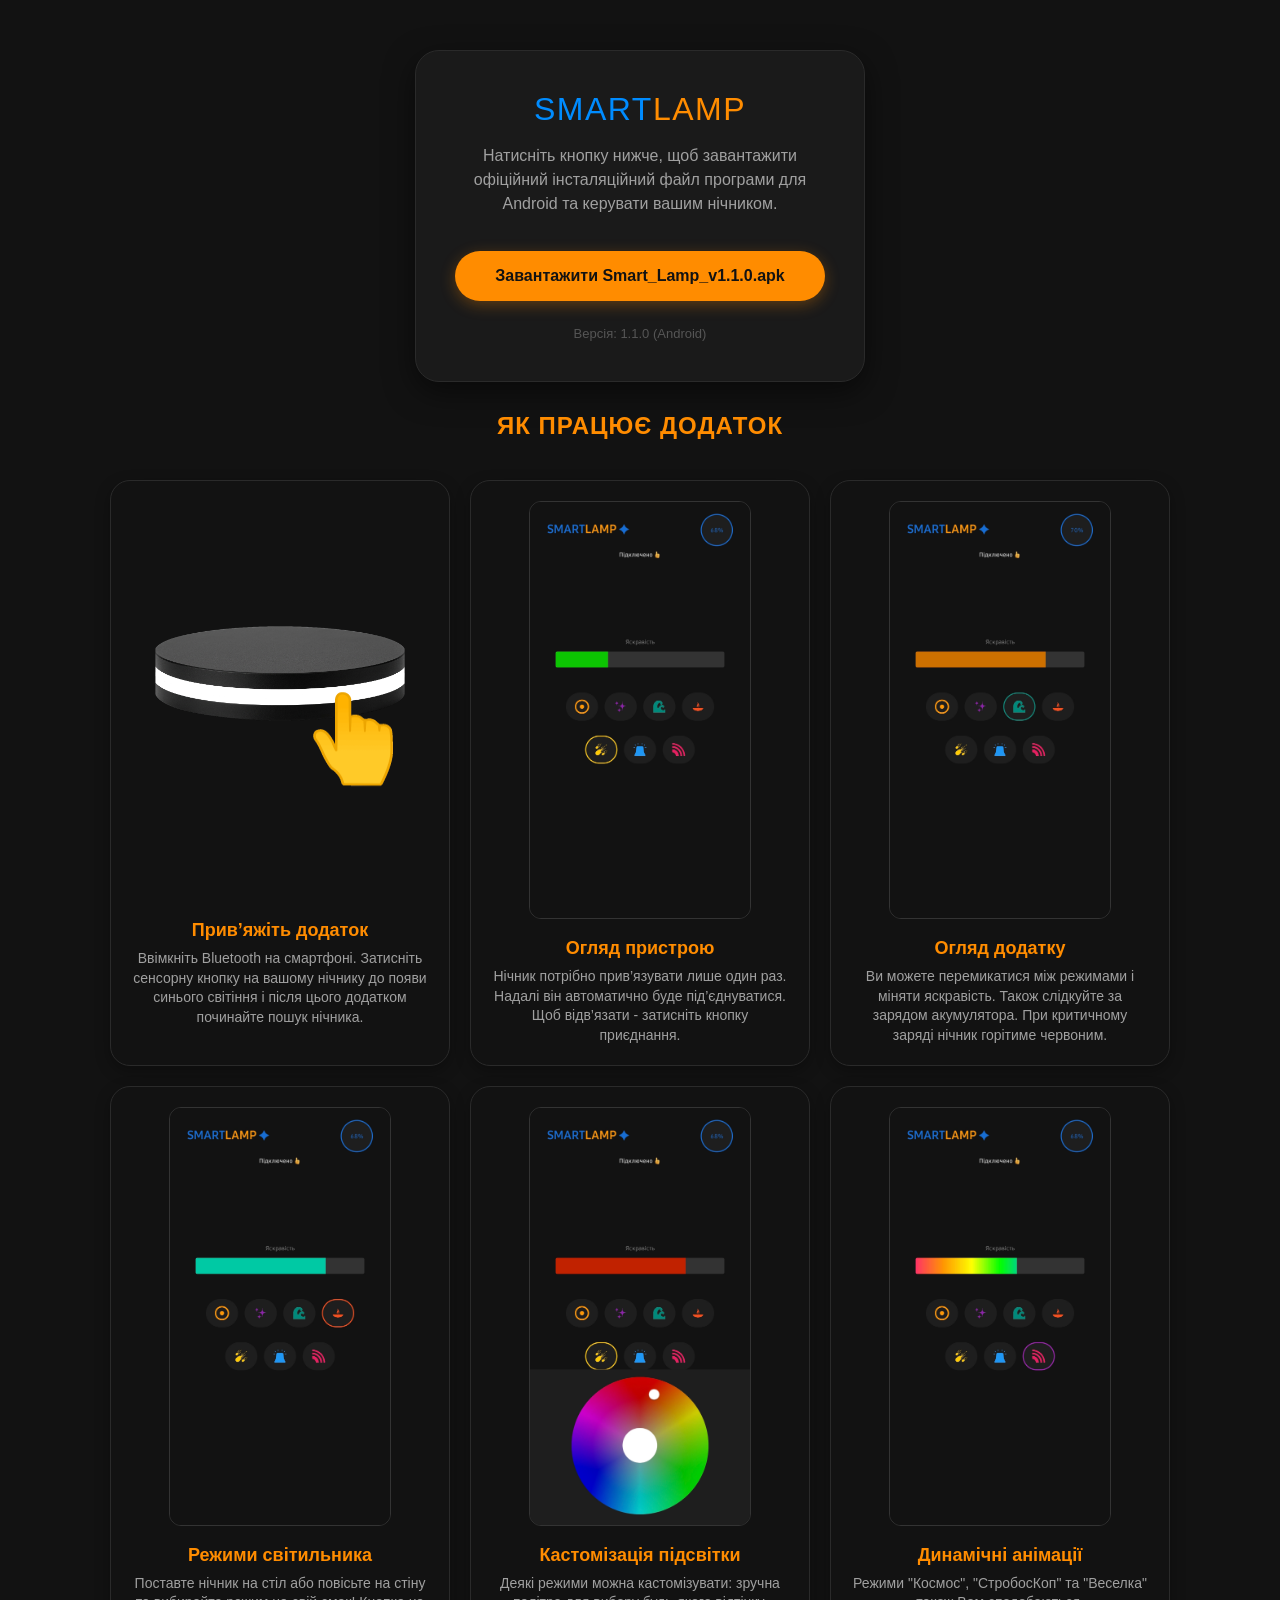
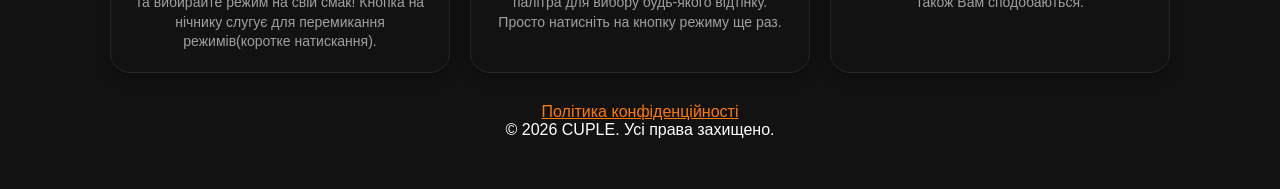
==== index.html @ d74f27d6 "Change cards" ====
<!DOCTYPE html>
<html lang="uk">

<head>
    <meta charset="UTF-8">
    <meta name="viewport" content="width=device-width, initial-scale=1.0">
    <title>SmartLamp — Ваш розумний нічник</title>
    <link rel="stylesheet" href="styles/style.css">
    <link rel="icon" type="image/png" href="styles/images/ic_lamp.png">

</head>

<body>

    <!-- Головний блок із завантаженням додатка -->
    <div class="container hero-container">
        <h1>Smart<span>Lamp</span></h1>
        <p>Натисніть кнопку нижче, щоб завантажити офіційний інсталяційний файл програми для Android та керувати вашим
            нічником.</p>
        <a href="https://github.com/ccuple/smart_lamp/releases/download/v1.1.0/Smart_Lamp_v1.1.0.apk"
            class="btn-download" download>Завантажити Smart_Lamp_v1.1.0.apk</a>
        <div class="version-info">Версія: 1.1.0 (Android)</div>
    </div>

    <!-- Новий блок: Галерея функцій та скріншотів -->
    <h2 class="features-title">Як працює додаток</h2>

    <div class="container screenshots-grid">

        <!-- <div class="screenshot-card">
            <img src="styles/images/pairing.jpg" alt="Огляд пристрою">
            <h3>Прив’яжіть додаток</h3>
            <p>Ввімкніть Bluetooth на смартфоні. Затисніть сенсорну кнопку
                на вашому нічнику до появи синього світіння і після цього додатком починайте пошук нічника.
            </p>
        </div> -->
        <div class="screenshot-card">
            <div class="lamp-interactive-wrapper">
                <img src="styles/images/ic_lamp.png" alt="Лампа" class="lamp-image">
                <img src="styles/images/finger.png" alt="Клікаючий палець" class="finger-overlay">
            </div>
            <h3>Прив’яжіть додаток</h3>
            <p>Ввімкніть Bluetooth на смартфоні. Затисніть сенсорну кнопку на вашому нічнику до появи синього світіння і
                після цього додатком починайте пошук нічника.</p>
        </div>


        <div class="screenshot-card">
            <img src="styles/images/overview.jpg" alt="Огляд пристрою">
            <h3>Огляд пристрою</h3>
            <p>Нічник потрібно прив’язувати лише один раз. Надалі він автоматично буде під’єднуватися. Щоб відв’язати -
                затисніть кнопку приєднання.</p>
        </div>


        <div class="screenshot-card">
            <img src="styles/images/indication.jpg" alt="Індикація чашки">
            <h3>Огляд додатку</h3>
            <p>Ви можете перемикатися між режимами і міняти яскравість. Також слідкуйте за зарядом акумулятора. При
                критичному заряді нічник горітиме червоним.</p>
        </div>

        <div class="screenshot-card">
            <img src="styles/images/color_indication.jpg" alt="Вибір режимів">
            <h3>Режими світильника</h3>
            <p>Поставте нічник на стіл або повісьте на стіну та вибирайте режим на свій смак! Кнопка на нічнику слугує
                для перемикання режимів(коротке натискання).
            </p>
        </div>

        <div class="screenshot-card">
            <img src="styles/images/colorpicker.jpg" alt="Вибір кольору">
            <h3>Кастомізація підсвітки</h3>
            <p>Деякі режими можна кастомізувати: зручна палітра для вибору будь-якого відтінку. Просто натисніть на
                кнопку режиму ще раз.</p>
        </div>


        <div class="screenshot-card">
            <img src="styles/images/rainbow.jpg" alt="Ефект Веселка">
            <h3>Динамічні анімації</h3>
            <p>Режими "Космос", "СтробосКоп" та "Веселка" також Вам сподобаються.</p>
        </div>
    </div>
    <div>
        <a href="privacy.html" style="color: #ff7a00;">Політика конфіденційності</a>
    </div>
    <div class="footer">

        &copy; 2026 CUPLE. Усі права захищено.
    </div>
</body>

</html>
---- styles/style.css ----
/* Базові стилі сторінки */
body {
    font-family: -apple-system, BlinkMacSystemFont, "Segoe UI", Roboto, Helvetica, Arial, sans-serif;
    background-color: #121212;
    color: #FFFFFF;
    padding: 50px 20px;
    margin: 0;
    display: flex;
    flex-direction: column;
    align-items: center;
}

footer {
    display: flex;
    flex-direction: column;
    align-items: center;
}

/* Загальний стиль контейнерів */
.container {
    width: 100%;
    background: #1A1A1A;
    border-radius: 24px;
    box-shadow: 0 10px 30px rgba(0, 0, 0, 0.5);
    border: 1px solid #2A2A2A;
    box-sizing: border-box;
}

/* Специфічні стилі для головного блоку з кнопкою */
.hero-container {
    max-width: 450px;
    padding: 40px 30px;
    text-align: center;
    margin-bottom: 10px;
}

h1 {
    color: #008cff;
    font-size: 32px;
    font-weight: 400;
    letter-spacing: 1.5px;
    margin-top: 0;
    margin-bottom: 10px;
    text-transform: uppercase;
}

h1 span {
    color: #FF8C00;
}

p {
    color: #A0A0A0;
    font-size: 16px;
    line-height: 1.5;
    margin-bottom: 35px;
}

/* Кнопка завантаження */
.btn-download {
    display: inline-block;
    background-color: #FF8C00;
    color: #121212;
    padding: 16px 40px;
    font-size: 16px;
    font-weight: bold;
    text-decoration: none;
    border-radius: 50px;
    transition: all 0.3s ease;
    box-shadow: 0 4px 15px rgba(255, 140, 0, 0.3);
}

.btn-download:hover {
    background-color: #FFA500;
    transform: translateY(-2px);
    box-shadow: 0 6px 20px rgba(255, 140, 0, 0.5);
}

.version-info {
    margin-top: 25px;
    font-size: 13px;
    color: #555555;
}

/* Заголовок блоку огляду */
.features-title {
    font-size: 24px;
    color: #FF8C00;
    margin-bottom: 10px;
    font-weight: 700;
    text-transform: uppercase;
    letter-spacing: 1px;
}

/* Сітка для скріншотів всередині другого контейнера */
.screenshots-grid {
    display: grid;
    /* На великих екранах (комп'ютерах) картки автоматично розтягуються у кілька рядів */
    grid-template-columns: repeat(auto-fit, minmax(260px, 1fr));
    gap: 20px;
    max-width: 1100px;
    padding: 30px 20px;
    background: transparent;
    border: none;
    box-shadow: none;
}

/* Окрема картка скріншоту */
.screenshot-card {
    background: #121212;
    /* Робимо фон картки трохи темнішим за контейнер */
    border: 1px solid #2A2A2A;
    border-radius: 20px;
    padding: 20px;
    text-align: center;
    box-shadow: 0 5px 15px rgba(0, 0, 0, 0.3);
    transition: all 0.3s ease;
}

.screenshot-card:hover {
    transform: translateY(-5px);
    border-color: #FF8C00;
}

.screenshot-card>img {
    width: 100%;
    max-width: 220px;
    height: auto;
    border-radius: 12px;
    border: 1px solid #333;
    background-color: #000;
}

.screenshot-card h3 {
    font-size: 18px;
    color: #FF8C00;
    margin: 15px 0 8px 0;
}

.screenshot-card p {
    font-size: 14px;
    color: #A0A0A0;
    margin: 0;
    line-height: 1.4;
}

.screenshot-card p b {
    color: #FF8C00;
}

/* Для планшетів та великих смартфонів (ширина екрана до 768px) — СУВОРО 2 КАРТКИ В РЯД */
@media (max-width: 768px) {
    .screenshots-grid {
        grid-template-columns: repeat(2, 1fr);
        gap: 15px;
        /* Трохи менший відступ, щоб помістилися */
        padding: 20px 10px;
    }

    .screenshot-card {
        padding: 15px;
        /* Зменшуємо внутрішні відступи карток */
    }

    .screenshot-card img {
        max-width: 100%;
        /* Картинка адаптується під ширину картки */
    }
}

/* Для звичайних смартфонів (ширина екрана до 480px) — СУВОРО 1 КАРТКА В РЯД */
@media (max-width: 480px) {
    .screenshots-grid {
        grid-template-columns: 1fr;
        gap: 20px;
    }

    .hero-container {
        padding: 30px 20px;
        /* Зменшуємо головний контейнер на телефонах */
    }
}

/* Контейнер для правильного накладання картинок */
.lamp-interactive-wrapper {
    position: relative;
    display: inline-block;
    width: 100%;
    max-width: 250px;
    margin: 0 auto;
    overflow: hidden;
    height: 400px;
    /* Ховає палець, коли він знаходиться нижче меж картини */
}

/* Картинка нічника */
.lamp-image {
    margin-top: 50%;
    margin-bottom: 50%;
    width: 100%;
    height: auto;
    display: block;
}

/* Початкове позиціонування пальця та підключення нової анімації */
.finger-overlay {
    position: absolute;
    top: 44%;
    left: 50%;
    width: 50%;
    height: 7rem;
    pointer-events: none;
    /* mix-blend-mode: screen;  */
    border: none;
    background-color: #00000000;

    /* Запуск анімації руху вгору без зміни розміру */
    animation: slideUpAndTouch 3.5s infinite ease-in-out;
}

/* Анімація: поява знизу -> рух вгору -> утримання на кнопці -> зникнення */
@keyframes slideUpAndTouch {
    0% {
        /* Палець зміщений сильно вниз (на 100px від кнопки) і повністю прозорий */
        transform: translate(-50%, 50px);
        opacity: 0;
    }

    20% {
        /* Плавно стає видимим під час початку руху */
        opacity: 1;
    }

    45% {
        /* Палець доходить до кнопки (0px зміщення) і торкається її */
        transform: translate(-50%, 0);
        opacity: 1;
    }

    75% {
        /* Палець затримується на кнопці (імітація затискання сенсора) */
        transform: translate(-50%, 0);
        opacity: 1;
    }

    90% {
        /* Плавно зникає прямо на кнопці після утримання */
        opacity: 0;
    }

    100% {
        /* Повертається у вихідну нижню точку для повтору циклу */
        transform: translate(-50%, 100px);
        opacity: 0;
    }
}
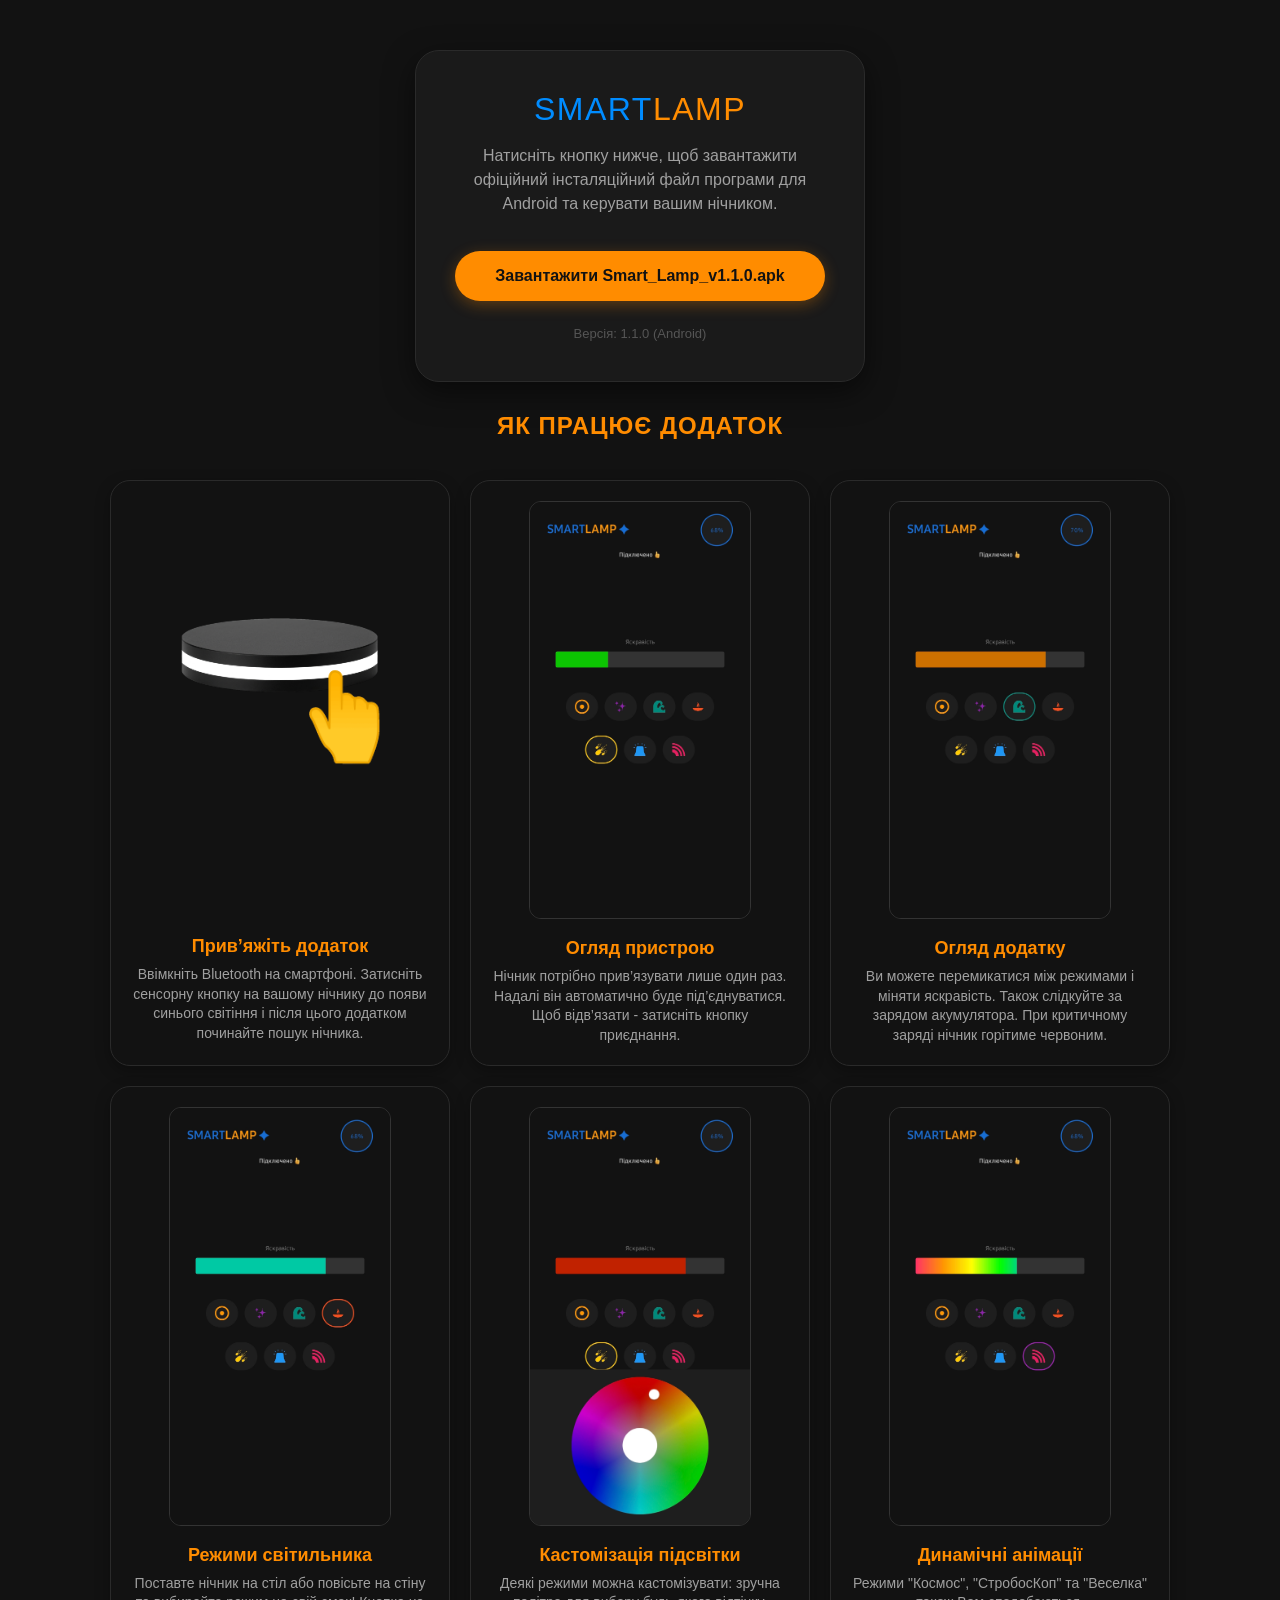
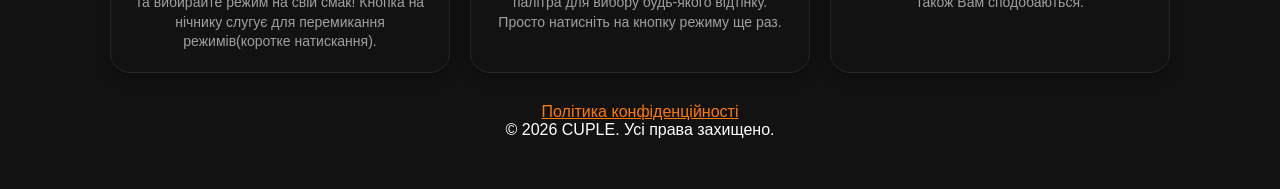
==== commit 691dac46: "Added sensor button to animation" ====
--- a/index.html
+++ b/index.html
@@ -36,7 +36,8 @@
         </div> -->
         <div class="screenshot-card">
             <div class="lamp-interactive-wrapper">
-                <img src="styles/images/ic_lamp.png" alt="Лампа" class="lamp-image">
+                <img src="styles/images/lamp.png" alt="Лампа" class="lamp-image">
+                <div class="glow-effect"></div>
                 <img src="styles/images/finger.png" alt="Клікаючий палець" class="finger-overlay">
             </div>
             <h3>Прив’яжіть додаток</h3>
--- a/styles/style.css
+++ b/styles/style.css
@@ -185,17 +185,22 @@
     position: relative;
     display: inline-block;
     width: 100%;
-    max-width: 250px;
+    max-width: 220px;
     margin: 0 auto;
     overflow: hidden;
-    height: 400px;
+    height: auto;
     /* Ховає палець, коли він знаходиться нижче меж картини */
 }
 
 /* Картинка нічника */
 .lamp-image {
-    margin-top: 50%;
-    margin-bottom: 50%;
+    /* margin-top: 50%; */
+    /* margin-bottom: 50%; */
+    width: 100%;
+    /* max-width: 220px; */
+    height: auto;
+    /* border-radius: 12px; */
+    /* border: 1px solid #333; */
     width: 100%;
     height: auto;
     display: block;
@@ -204,7 +209,7 @@
 /* Початкове позиціонування пальця та підключення нової анімації */
 .finger-overlay {
     position: absolute;
-    top: 44%;
+    top: 37%;
     left: 50%;
     width: 50%;
     height: 7rem;
@@ -252,4 +257,47 @@
         transform: translate(-50%, 100px);
         opacity: 0;
     }
-}+}
+/* Червоне світіння під пальцем */
+.glow-effect {
+    position: absolute;
+    /* Центруємо круг в області кнопки під пальцем */
+    top: 42%; 
+    left: 50%;
+    transform: translate(-50%, -50%);
+    
+    /* Розмір червоної цятки */
+    width: 20px;
+    height: 20px;
+    
+    /* Створення ефекту м'якого розмитого світла */
+    background-color: rgba(255, 0, 0, 0.6); /* Напівпрозорий червоний */
+    border-radius: 50%;
+    box-shadow: 0 0 20px 10px rgba(255, 0, 0, 0.5); /* Розмиття навколо */
+    
+    pointer-events: none; /* Щоб круг не заважав клікам */
+    opacity: 0; /* Спочатку світло вимкнене */
+    
+    /* Синхронізуємо тривалість і циклічність з пальцем (3.5s) */
+    animation: fingerGlow 3.5s infinite ease-in-out;
+}
+
+/* Анімація появи світіння */
+@keyframes fingerGlow {
+    0%, 40% {
+        opacity: 0;
+        transform: translate(-50%, -50%) scale(0.5); /* Зменшене і вимкнене, поки палець іде вгору */
+    }
+    45% {
+        opacity: 1;
+        transform: translate(-50%, -50%) scale(1); /* Вмикається в момент торкання */
+    }
+    75% {
+        opacity: 1;
+        transform: translate(-50%, -50%) scale(1.1); /* Трохи пульсує під час утримання */
+    }
+    85%, 100% {
+        opacity: 0;
+        transform: translate(-50%, -50%) scale(0.5); /* Згасає разом із тим, як палець зникає */
+    }
+}
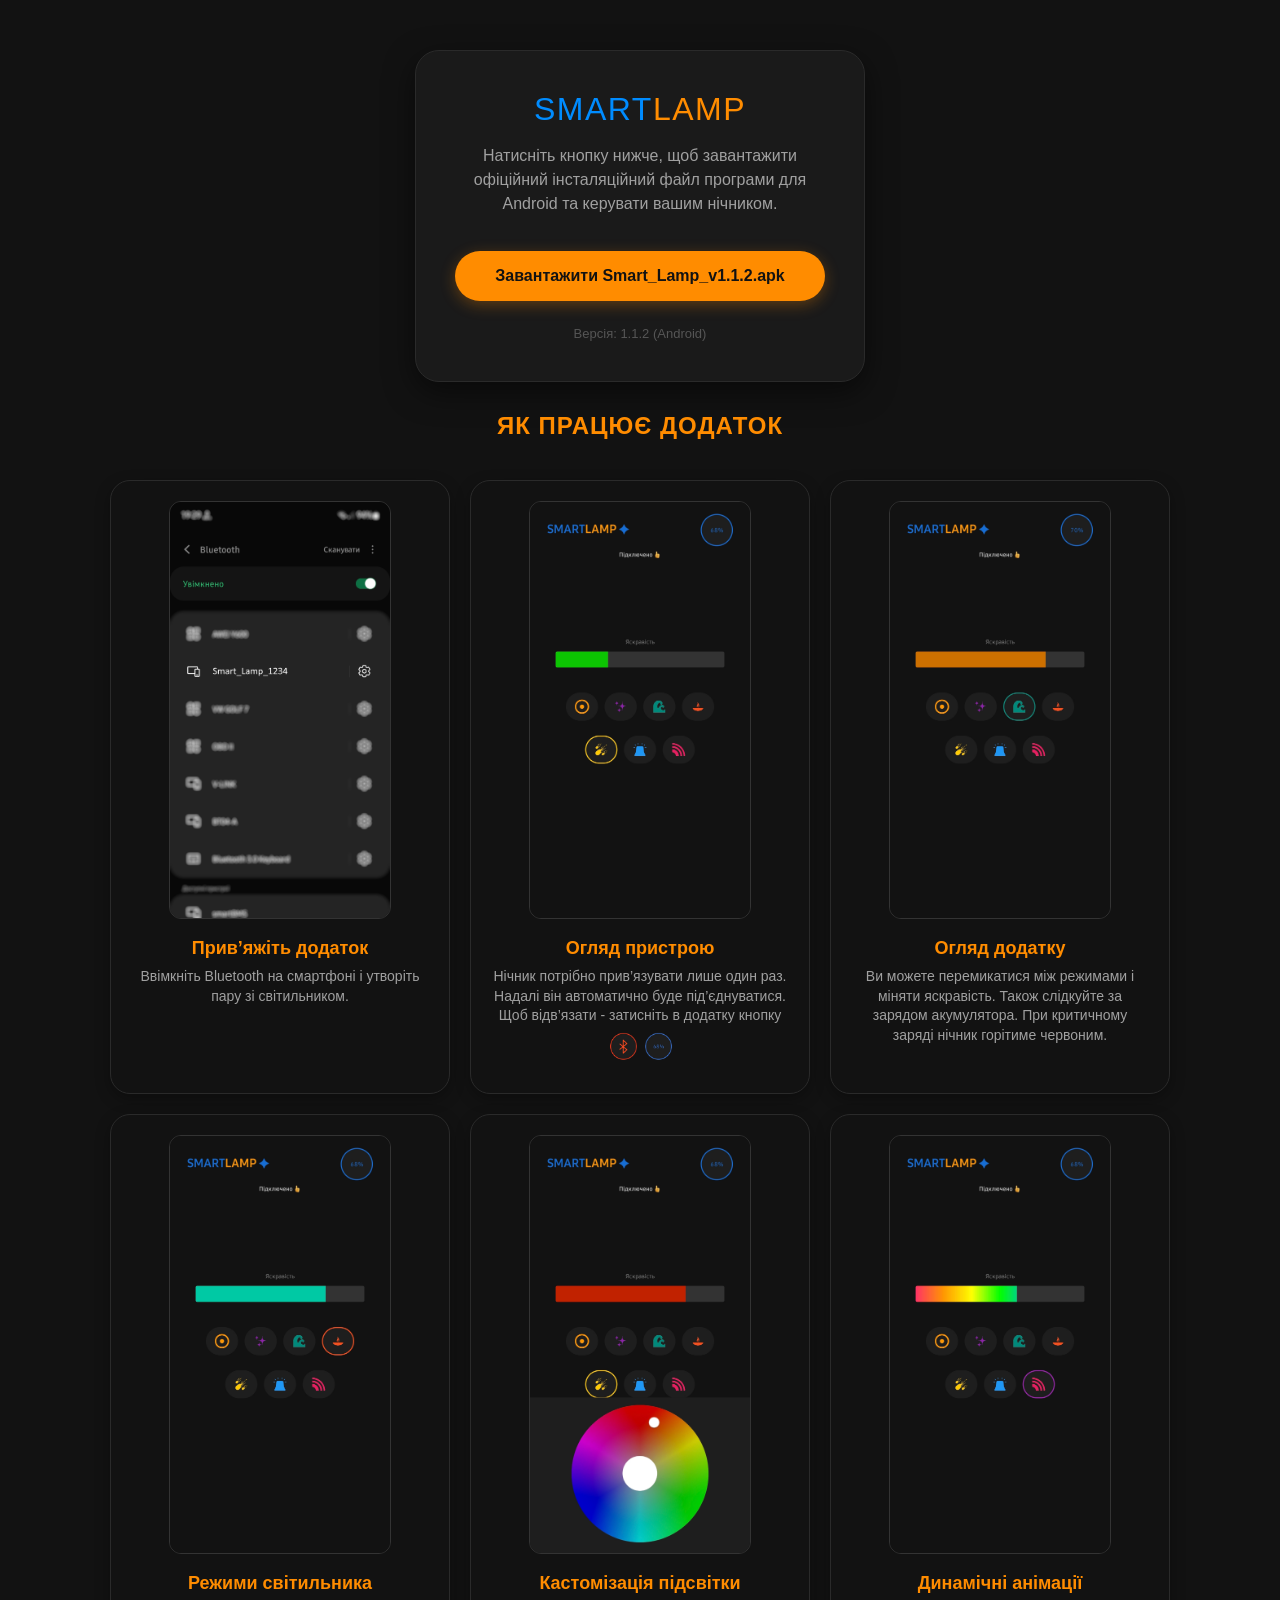
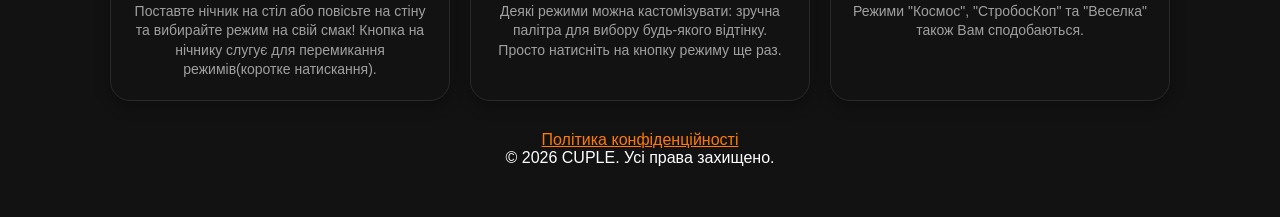
==== commit 641c2e66: "Changed instructions and links" ====
--- a/index.html
+++ b/index.html
@@ -17,9 +17,9 @@
         <h1>Smart<span>Lamp</span></h1>
         <p>Натисніть кнопку нижче, щоб завантажити офіційний інсталяційний файл програми для Android та керувати вашим
             нічником.</p>
-        <a href="https://github.com/ccuple/smart_lamp/releases/download/v1.1.0/Smart_Lamp_v1.1.0.apk"
-            class="btn-download" download>Завантажити Smart_Lamp_v1.1.0.apk</a>
-        <div class="version-info">Версія: 1.1.0 (Android)</div>
+        <a href="https://github.com/ccuple/smart_lamp/releases/download/v1.1.2/Smart_Lamp_v1.1.2.apk"
+            class="btn-download" download>Завантажити Smart_Lamp_v1.1.2.apk</a>
+        <div class="version-info">Версія: 1.1.2 (Android)</div>
     </div>
 
     <!-- Новий блок: Галерея функцій та скріншотів -->
@@ -27,14 +27,12 @@
 
     <div class="container screenshots-grid">
 
-        <!-- <div class="screenshot-card">
+        <div class="screenshot-card">
             <img src="styles/images/pairing.jpg" alt="Огляд пристрою">
             <h3>Прив’яжіть додаток</h3>
-            <p>Ввімкніть Bluetooth на смартфоні. Затисніть сенсорну кнопку
-                на вашому нічнику до появи синього світіння і після цього додатком починайте пошук нічника.
-            </p>
-        </div> -->
-        <div class="screenshot-card">
+            <p>Ввімкніть Bluetooth на смартфоні і утворіть пару зі світильником.</p>
+        </div>
+        <!-- <div class="screenshot-card">
             <div class="lamp-interactive-wrapper">
                 <img src="styles/images/lamp.png" alt="Лампа" class="lamp-image">
                 <div class="glow-effect"></div>
@@ -43,14 +41,14 @@
             <h3>Прив’яжіть додаток</h3>
             <p>Ввімкніть Bluetooth на смартфоні. Затисніть сенсорну кнопку на вашому нічнику до появи синього світіння і
                 після цього додатком починайте пошук нічника.</p>
-        </div>
+        </div> -->
 
 
         <div class="screenshot-card">
             <img src="styles/images/overview.jpg" alt="Огляд пристрою">
             <h3>Огляд пристрою</h3>
             <p>Нічник потрібно прив’язувати лише один раз. Надалі він автоматично буде під’єднуватися. Щоб відв’язати -
-                затисніть кнопку приєднання.</p>
+                затисніть в додатку кнопку <img class="ble_symbol" src="styles/images/ble.png" alt="B"></p>
         </div>
 
 
--- a/styles/style.css
+++ b/styles/style.css
@@ -178,6 +178,13 @@
         padding: 30px 20px;
         /* Зменшуємо головний контейнер на телефонах */
     }
+}
+
+.ble_symbol{
+    height: 42px;
+    margin-right: 5px;
+    margin-left: 5px;
+    bottom: -9px;
 }
 
 /* Контейнер для правильного накладання картинок */
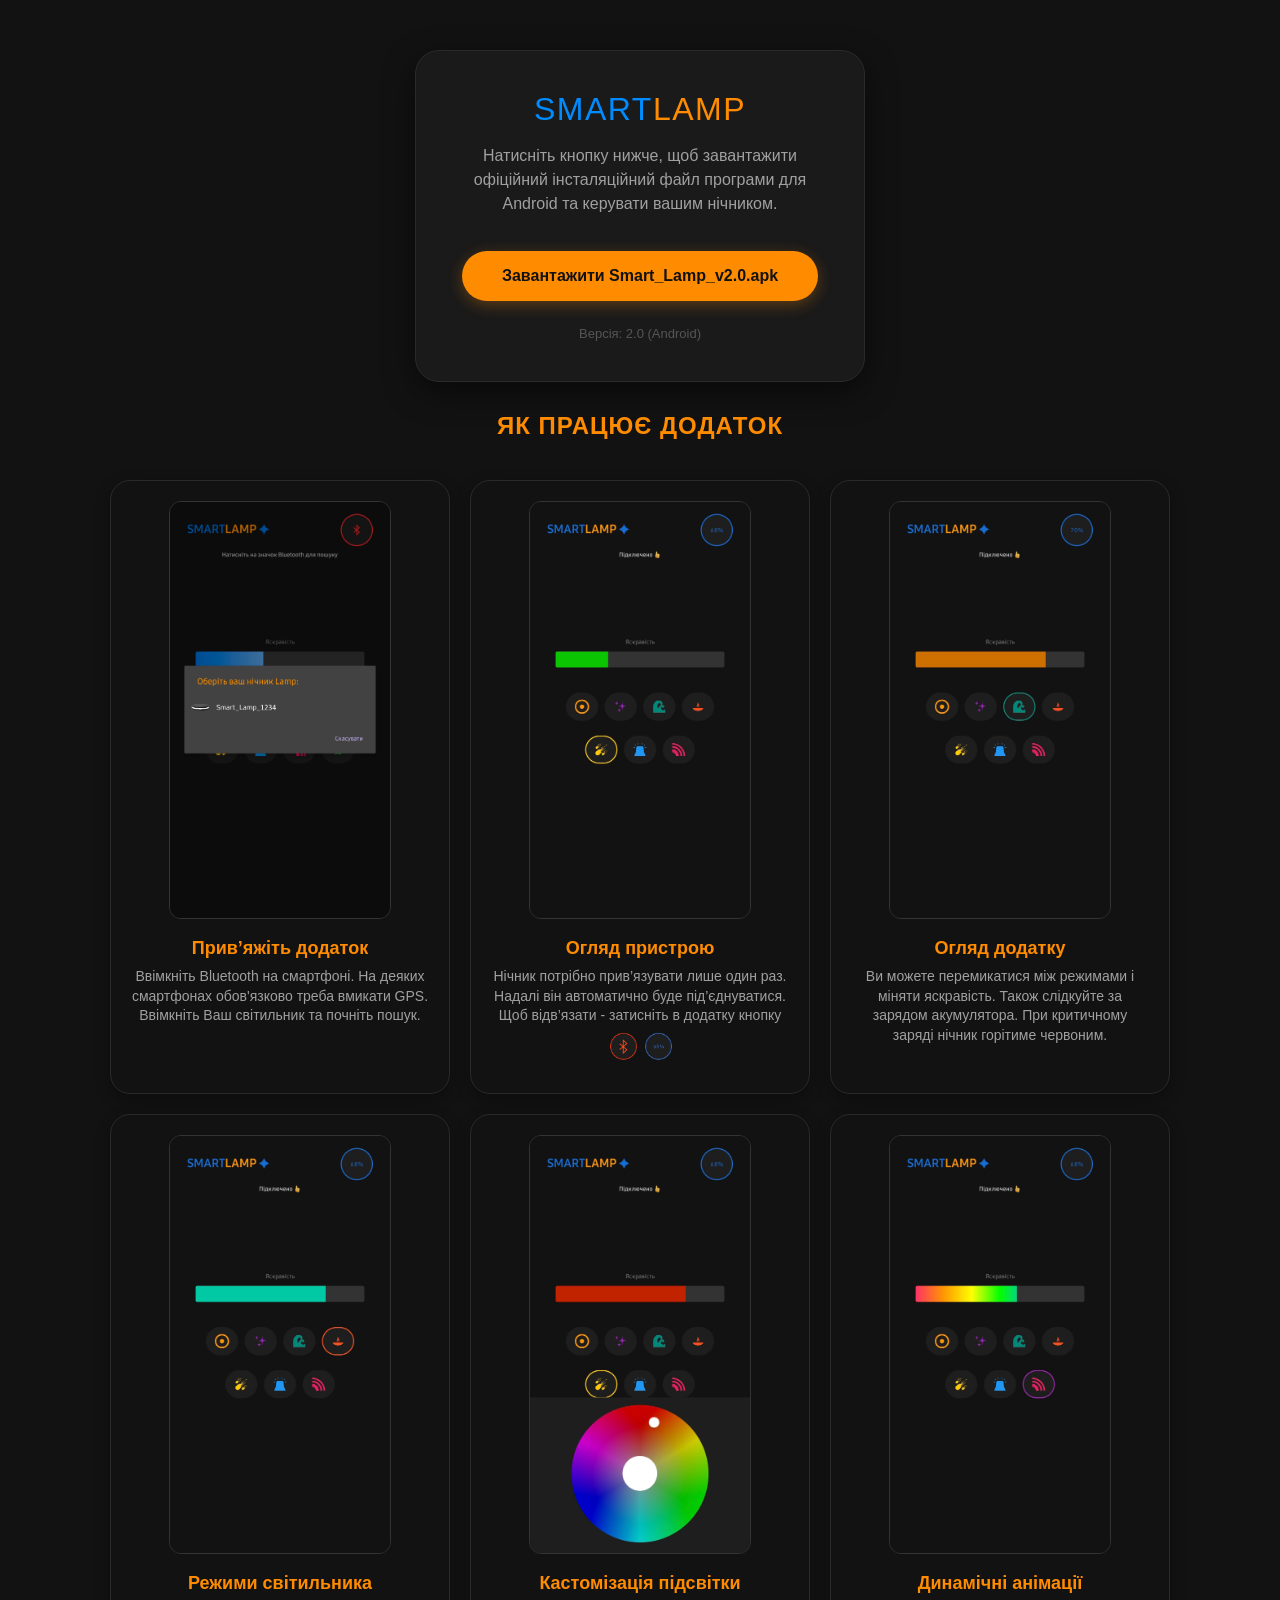
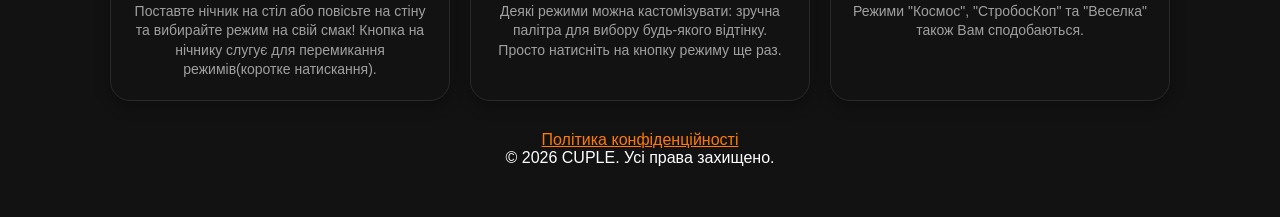
==== commit dd87837c: "Updated pairing image" ====
--- a/index.html
+++ b/index.html
@@ -17,9 +17,9 @@
         <h1>Smart<span>Lamp</span></h1>
         <p>Натисніть кнопку нижче, щоб завантажити офіційний інсталяційний файл програми для Android та керувати вашим
             нічником.</p>
-        <a href="https://github.com/ccuple/smart_lamp/releases/download/v1.1.2/Smart_Lamp_v1.1.2.apk"
-            class="btn-download" download>Завантажити Smart_Lamp_v1.1.2.apk</a>
-        <div class="version-info">Версія: 1.1.2 (Android)</div>
+        <a href="https://github.com/ccuple/smart_lamp/releases/download/v2.0/Smart_Lamp_v2.0.apk"
+            class="btn-download" download>Завантажити Smart_Lamp_v2.0.apk</a>
+        <div class="version-info">Версія: 2.0 (Android)</div>
     </div>
 
     <!-- Новий блок: Галерея функцій та скріншотів -->
@@ -30,7 +30,9 @@
         <div class="screenshot-card">
             <img src="styles/images/pairing.jpg" alt="Огляд пристрою">
             <h3>Прив’яжіть додаток</h3>
-            <p>Ввімкніть Bluetooth на смартфоні і утворіть пару зі світильником.</p>
+            <p>Ввімкніть Bluetooth на смартфоні. На деяких смартфонах обов'язково треба вмикати GPS. Ввімкніть Ваш
+                світильник та почніть пошук.
+            </p>
         </div>
         <!-- <div class="screenshot-card">
             <div class="lamp-interactive-wrapper">
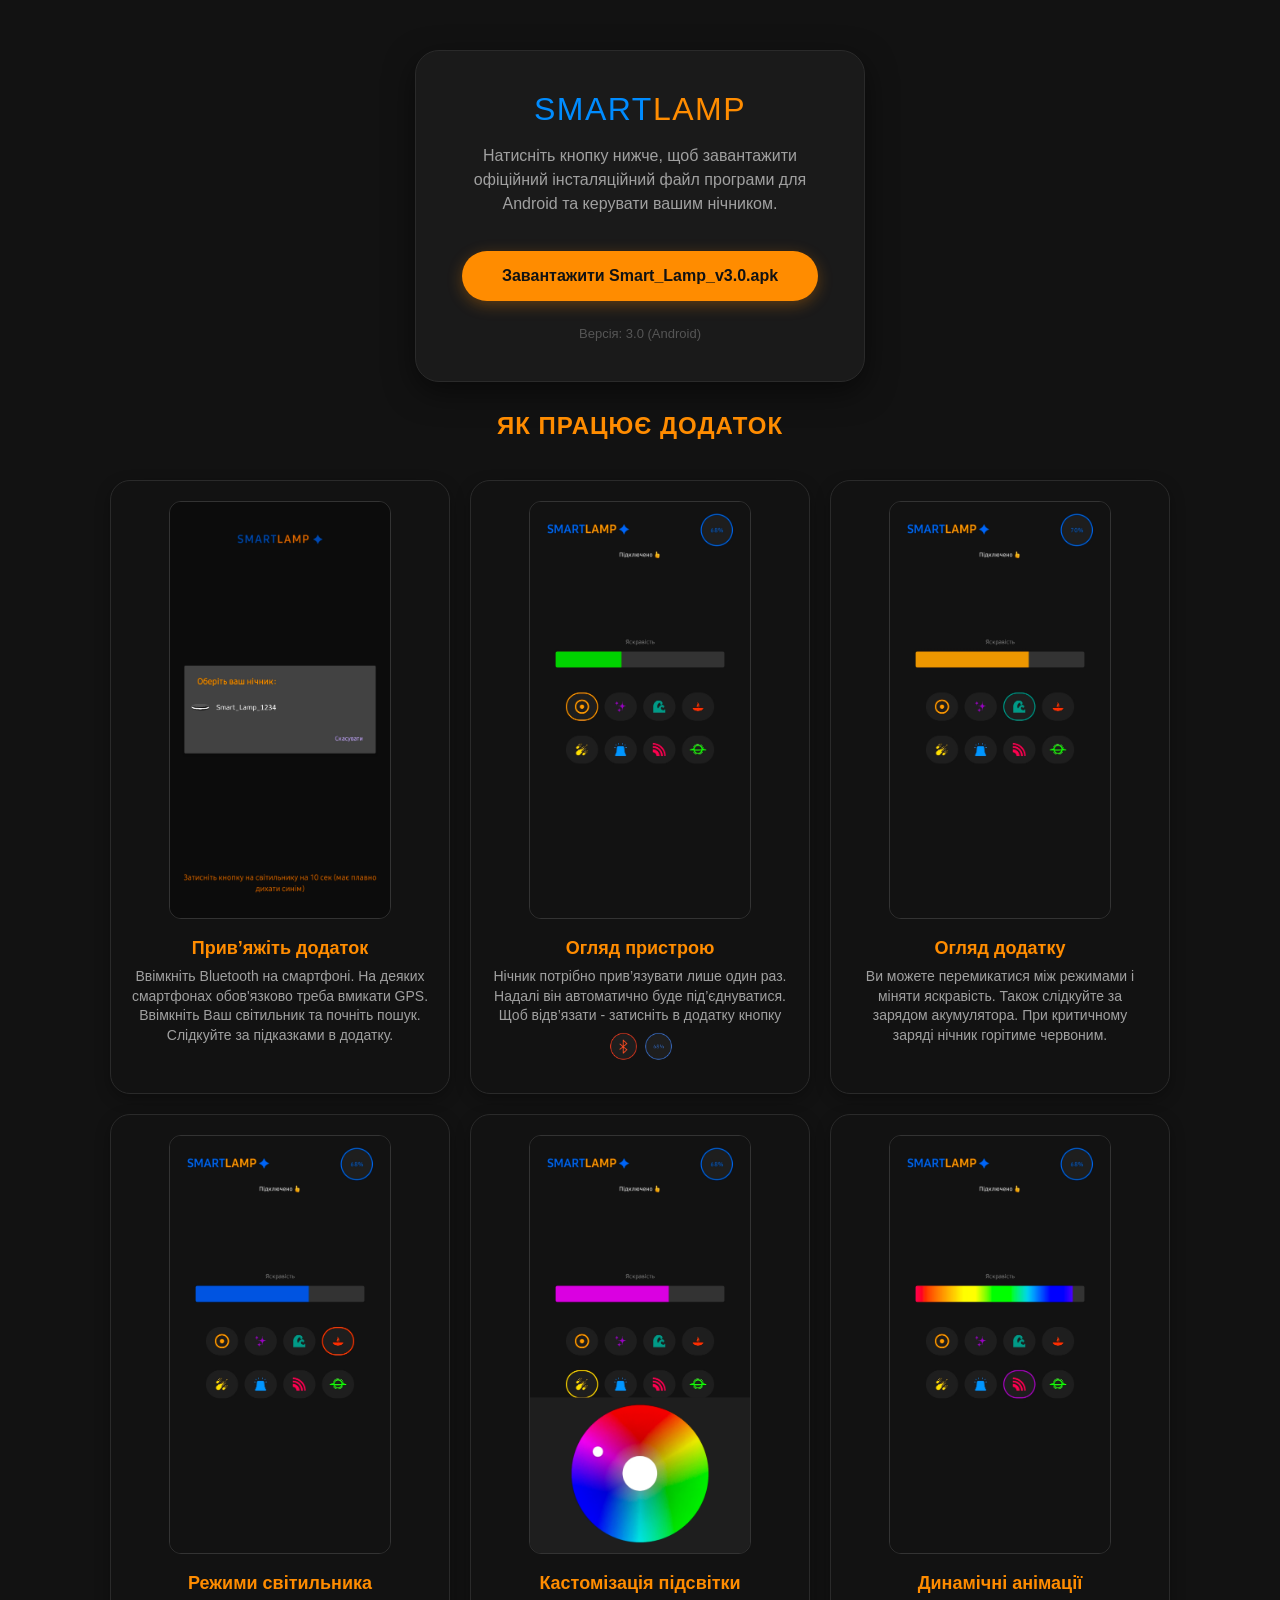
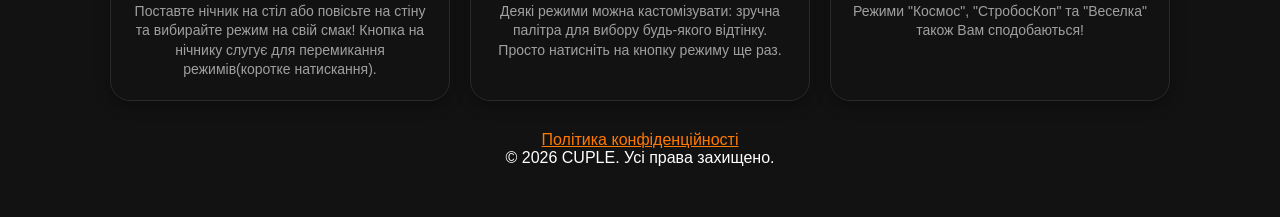
==== commit 75139941: "Оновлення версії додатку" ====
--- a/index.html
+++ b/index.html
@@ -17,9 +17,9 @@
         <h1>Smart<span>Lamp</span></h1>
         <p>Натисніть кнопку нижче, щоб завантажити офіційний інсталяційний файл програми для Android та керувати вашим
             нічником.</p>
-        <a href="https://github.com/ccuple/smart_lamp/releases/download/v2.0/Smart_Lamp_v2.0.apk"
-            class="btn-download" download>Завантажити Smart_Lamp_v2.0.apk</a>
-        <div class="version-info">Версія: 2.0 (Android)</div>
+        <a href="https://github.com/ccuple/smart_lamp/releases/download/v3.0/Smart_Lamp_v3.0.apk"
+            class="btn-download" download>Завантажити Smart_Lamp_v3.0.apk</a>
+        <div class="version-info">Версія: 3.0 (Android)</div>
     </div>
 
     <!-- Новий блок: Галерея функцій та скріншотів -->
@@ -31,20 +31,9 @@
             <img src="styles/images/pairing.jpg" alt="Огляд пристрою">
             <h3>Прив’яжіть додаток</h3>
             <p>Ввімкніть Bluetooth на смартфоні. На деяких смартфонах обов'язково треба вмикати GPS. Ввімкніть Ваш
-                світильник та почніть пошук.
+                світильник та почніть пошук. Слідкуйте за підказками в додатку.
             </p>
         </div>
-        <!-- <div class="screenshot-card">
-            <div class="lamp-interactive-wrapper">
-                <img src="styles/images/lamp.png" alt="Лампа" class="lamp-image">
-                <div class="glow-effect"></div>
-                <img src="styles/images/finger.png" alt="Клікаючий палець" class="finger-overlay">
-            </div>
-            <h3>Прив’яжіть додаток</h3>
-            <p>Ввімкніть Bluetooth на смартфоні. Затисніть сенсорну кнопку на вашому нічнику до появи синього світіння і
-                після цього додатком починайте пошук нічника.</p>
-        </div> -->
-
 
         <div class="screenshot-card">
             <img src="styles/images/overview.jpg" alt="Огляд пристрою">
@@ -80,7 +69,7 @@
         <div class="screenshot-card">
             <img src="styles/images/rainbow.jpg" alt="Ефект Веселка">
             <h3>Динамічні анімації</h3>
-            <p>Режими "Космос", "СтробосКоп" та "Веселка" також Вам сподобаються.</p>
+            <p>Режими "Космос", "СтробосКоп" та "Веселка" також Вам сподобаються!</p>
         </div>
     </div>
     <div>
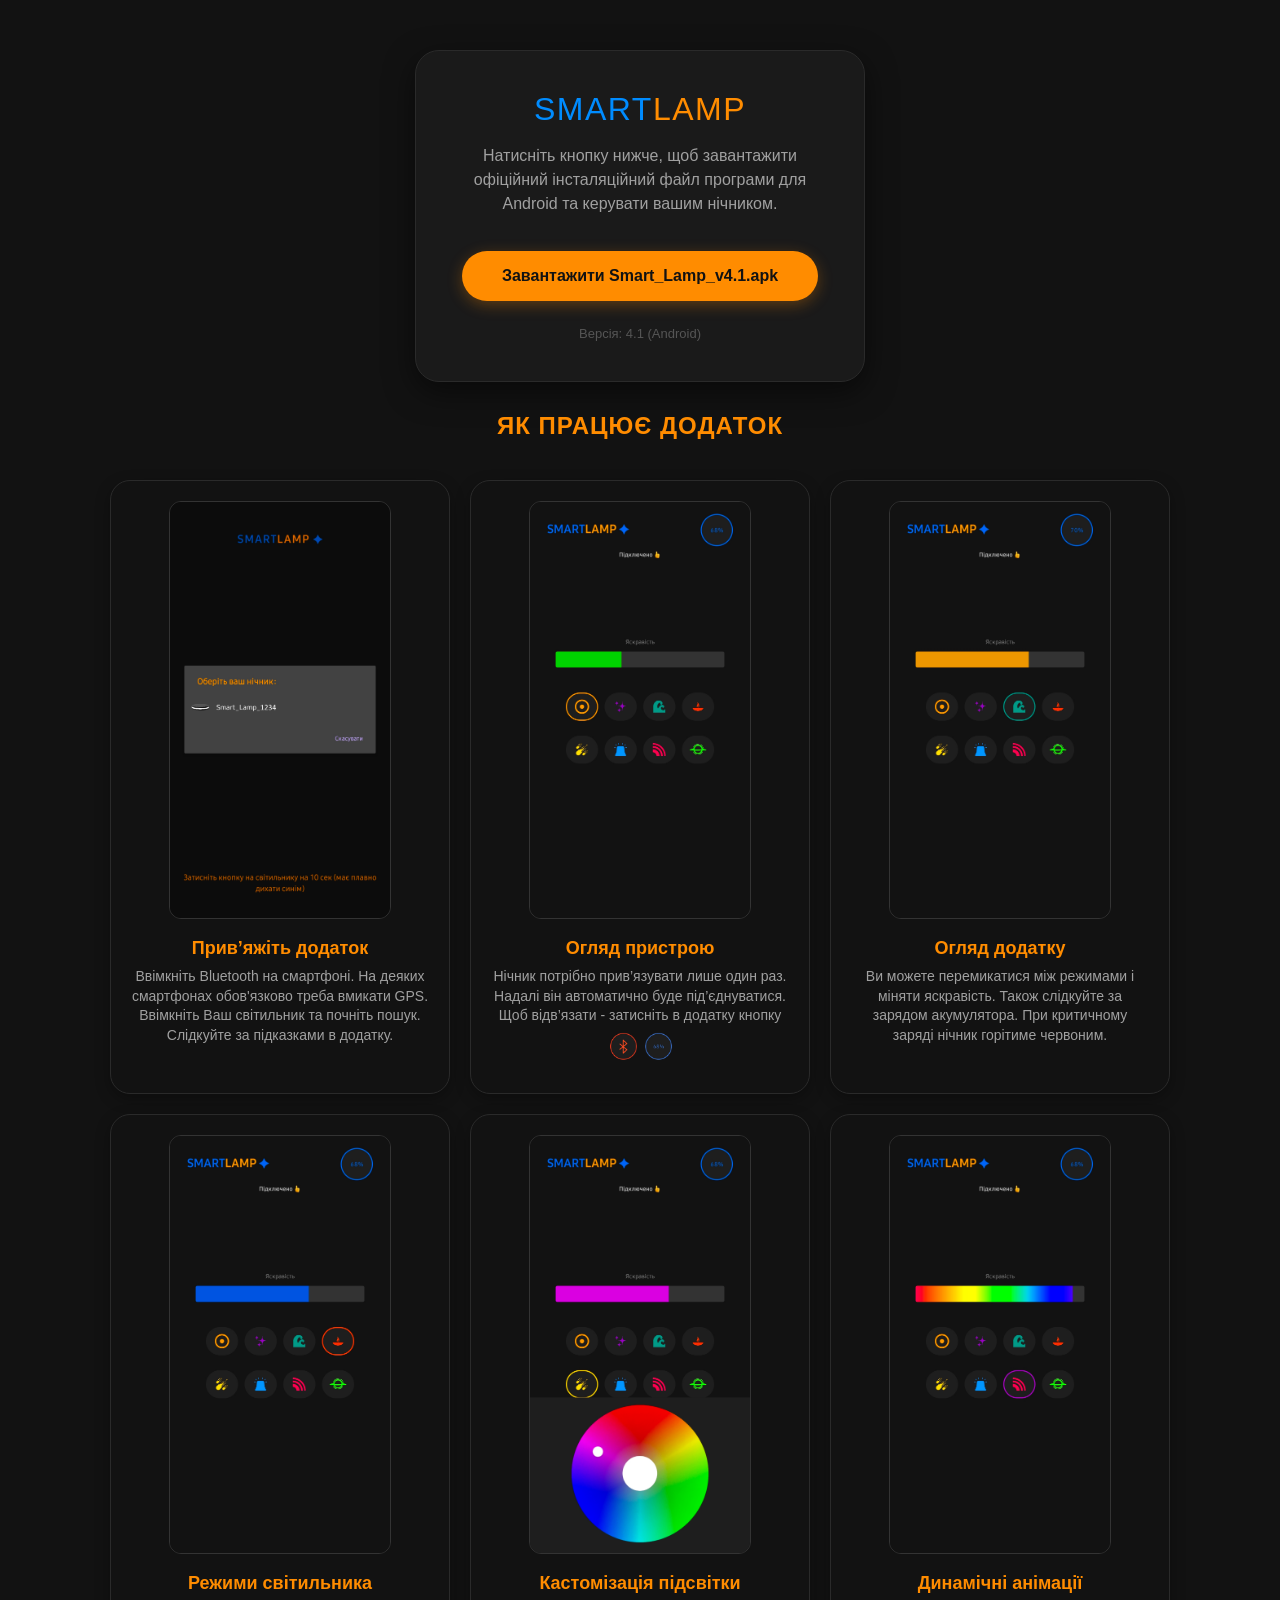
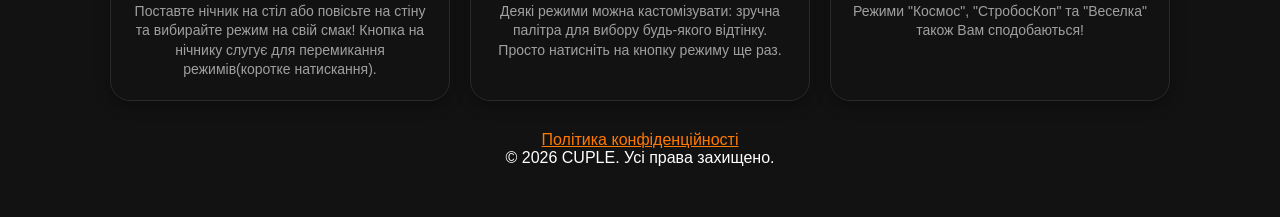
==== commit f3fd841a: "Update apk" ====
--- a/index.html
+++ b/index.html
@@ -17,9 +17,9 @@
         <h1>Smart<span>Lamp</span></h1>
         <p>Натисніть кнопку нижче, щоб завантажити офіційний інсталяційний файл програми для Android та керувати вашим
             нічником.</p>
-        <a href="https://github.com/ccuple/smart_lamp/releases/download/v3.0/Smart_Lamp_v3.0.apk"
-            class="btn-download" download>Завантажити Smart_Lamp_v3.0.apk</a>
-        <div class="version-info">Версія: 3.0 (Android)</div>
+        <a href="https://github.com/ccuple/smart_lamp/releases/download/apk/Smart_Lamp_v4.1.apk"
+            class="btn-download" download>Завантажити Smart_Lamp_v4.1.apk</a>
+        <div class="version-info">Версія: 4.1 (Android)</div>
     </div>
 
     <!-- Новий блок: Галерея функцій та скріншотів -->
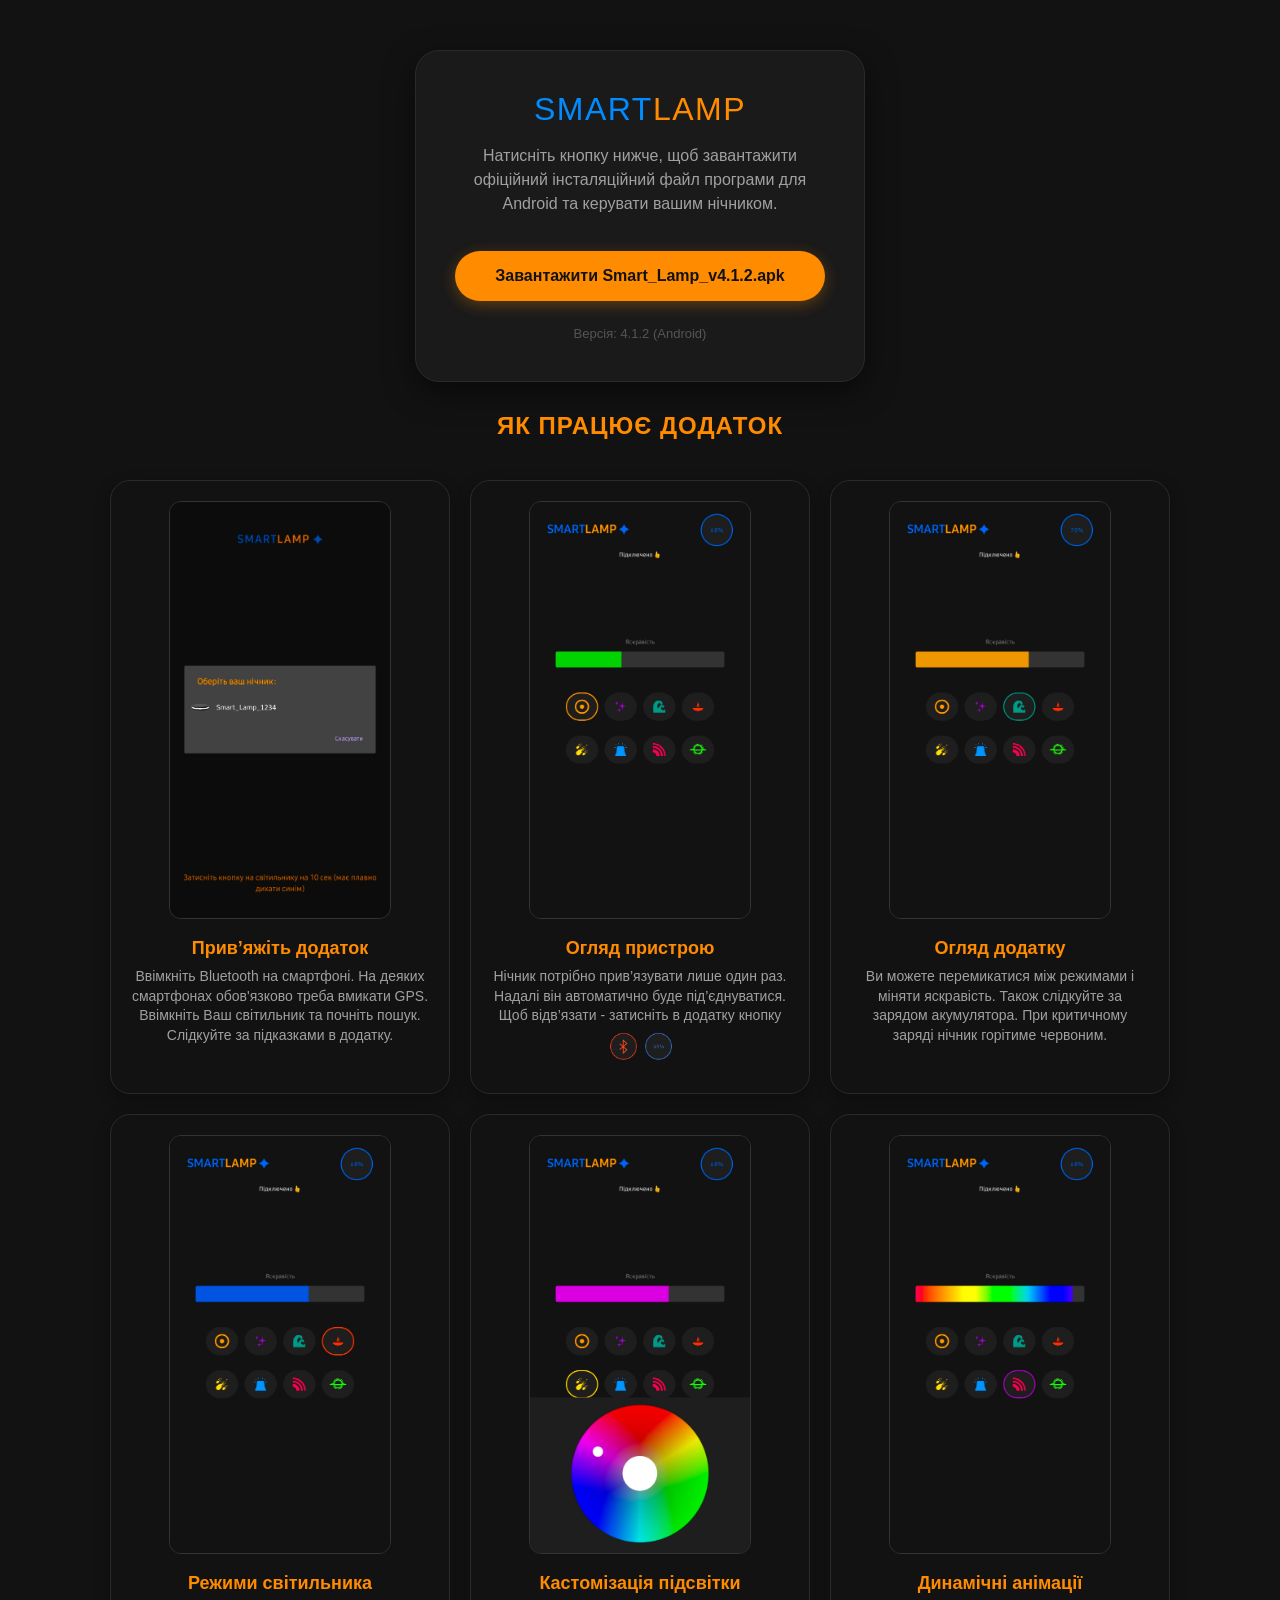
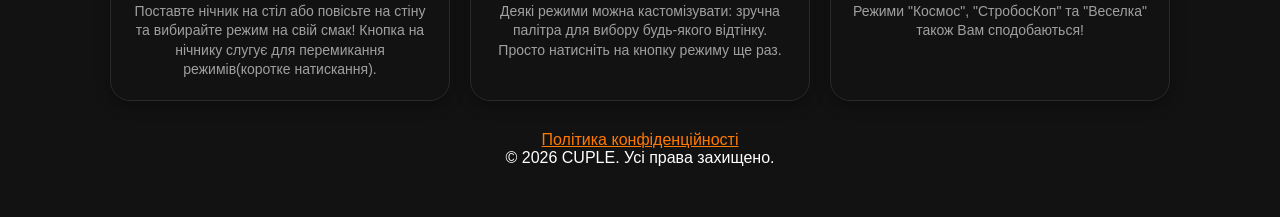
==== commit 7138350b: "Update apk" ====
--- a/index.html
+++ b/index.html
@@ -17,9 +17,9 @@
         <h1>Smart<span>Lamp</span></h1>
         <p>Натисніть кнопку нижче, щоб завантажити офіційний інсталяційний файл програми для Android та керувати вашим
             нічником.</p>
-        <a href="https://github.com/ccuple/smart_lamp/releases/download/apk/Smart_Lamp_v4.1.apk"
-            class="btn-download" download>Завантажити Smart_Lamp_v4.1.apk</a>
-        <div class="version-info">Версія: 4.1 (Android)</div>
+        <a href="https://github.com/ccuple/smart_lamp/releases/download/v4.1.2/Smart_Lamp_v4.1.2.apk"
+            class="btn-download" download>Завантажити Smart_Lamp_v4.1.2.apk</a>
+        <div class="version-info">Версія: 4.1.2 (Android)</div>
     </div>
 
     <!-- Новий блок: Галерея функцій та скріншотів -->
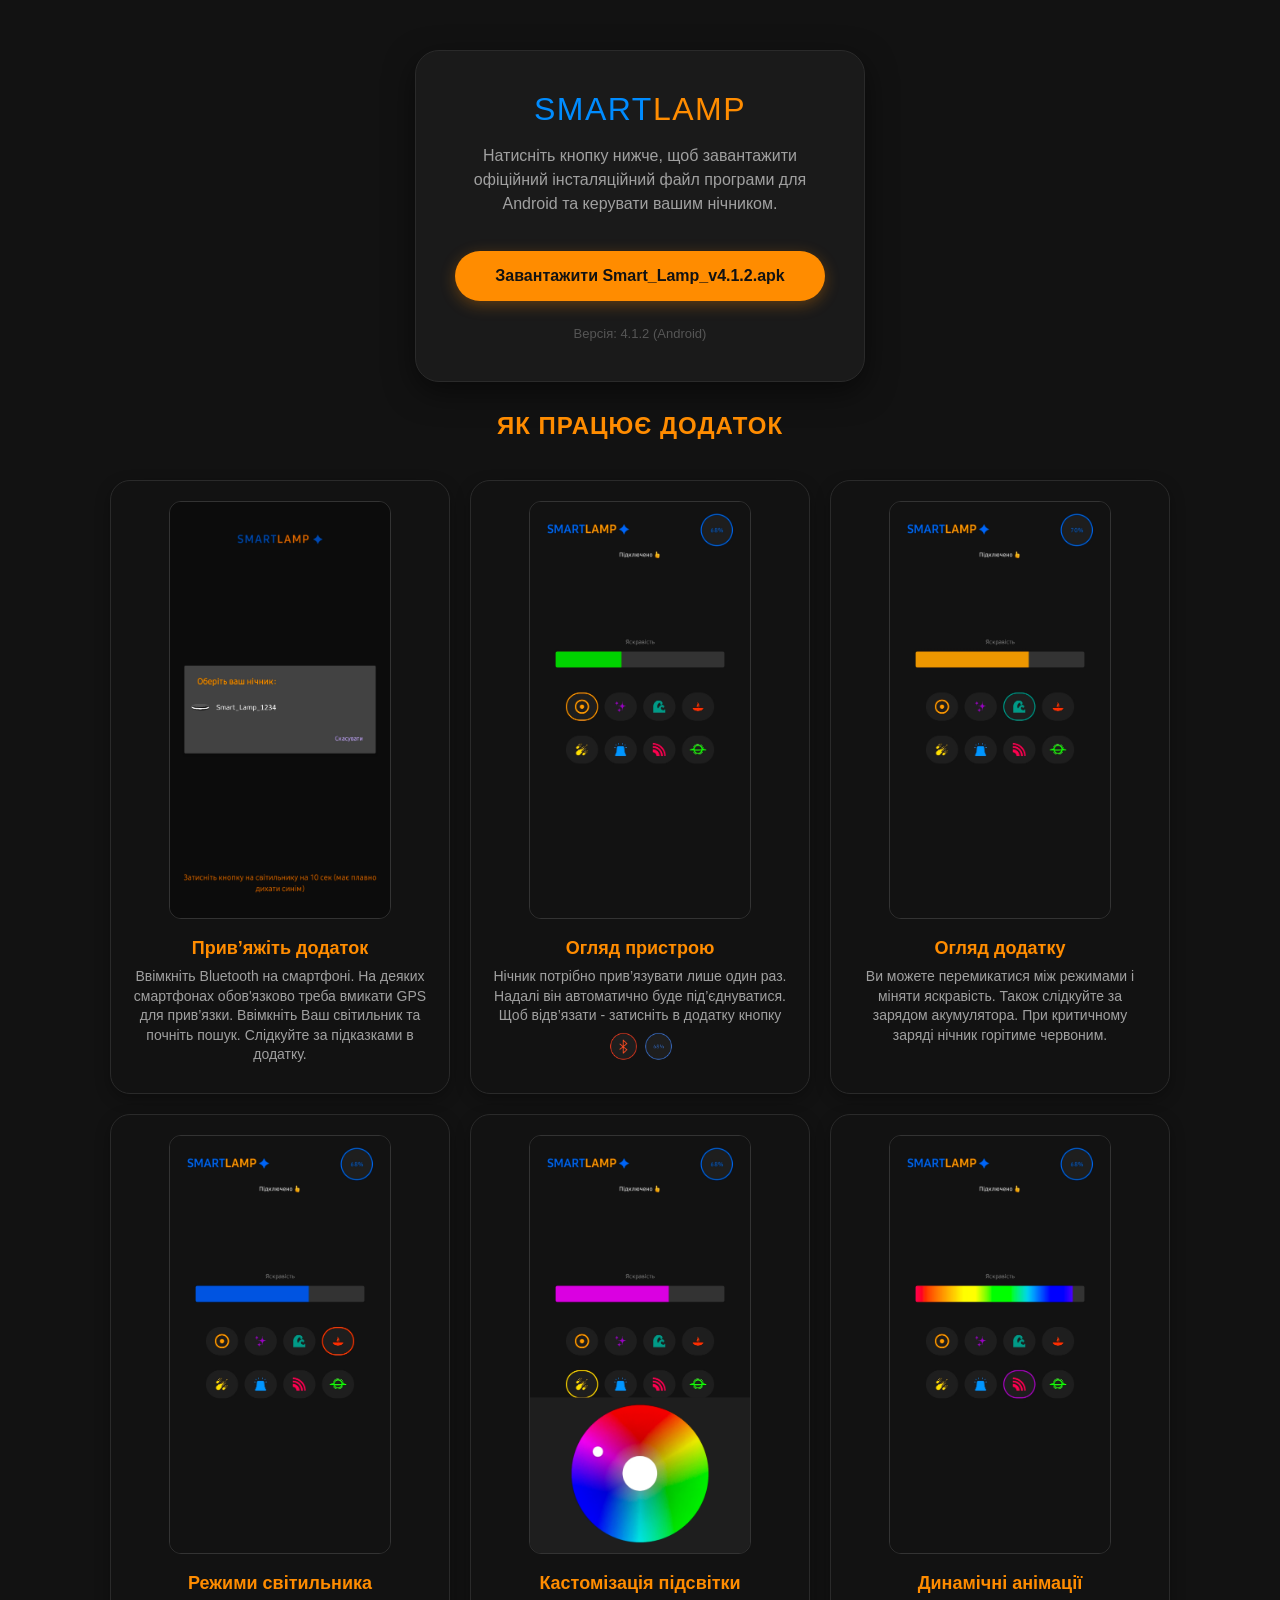
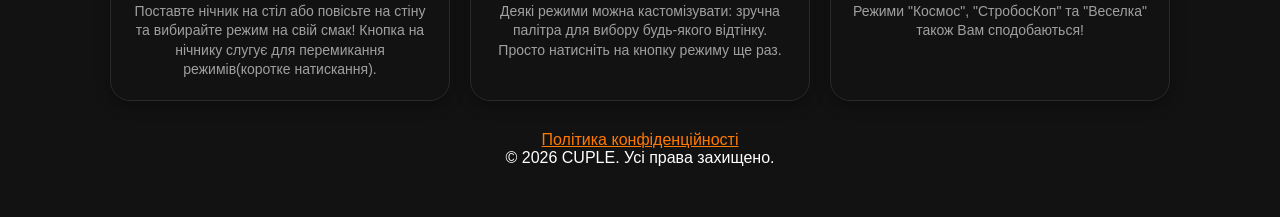
==== commit ff6a3964: "Update cards" ====
--- a/index.html
+++ b/index.html
@@ -30,7 +30,7 @@
         <div class="screenshot-card">
             <img src="styles/images/pairing.jpg" alt="Огляд пристрою">
             <h3>Прив’яжіть додаток</h3>
-            <p>Ввімкніть Bluetooth на смартфоні. На деяких смартфонах обов'язково треба вмикати GPS. Ввімкніть Ваш
+            <p>Ввімкніть Bluetooth на смартфоні. На деяких смартфонах обов'язково треба вмикати GPS для прив’язки. Ввімкніть Ваш
                 світильник та почніть пошук. Слідкуйте за підказками в додатку.
             </p>
         </div>
